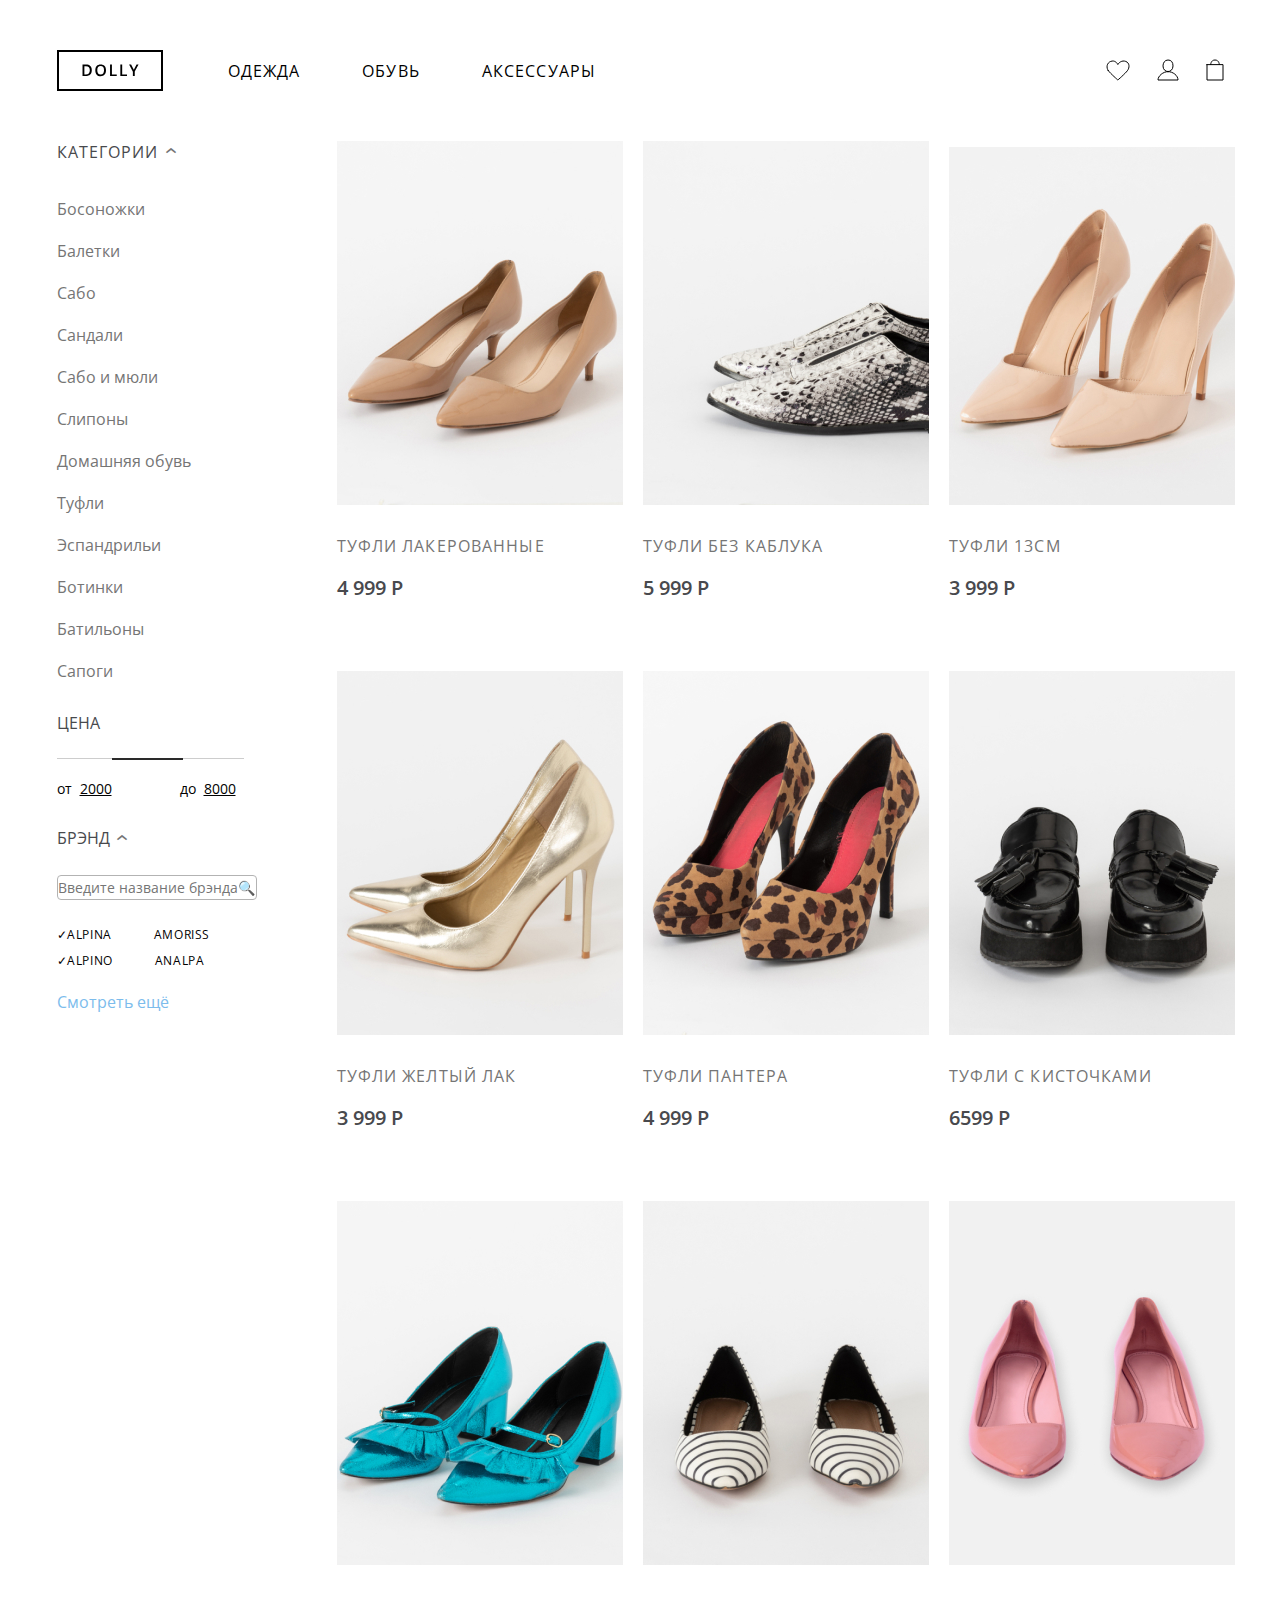
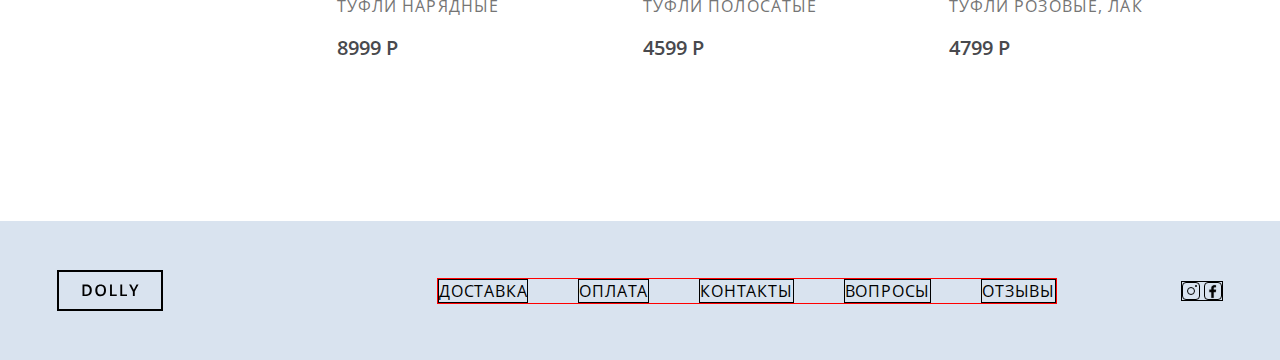
==== catalog.html @ 7757cefe "Add files via upload" ====
<!DOCTYPE html>
<html lang="en">

<head>
  <title>Модная женская одежда</title>
  <meta http-equiv="content-type" content="text/html; charset=UTF-8" />
  <meta name="format-detection" content="telephone=no" />
  <meta http-equiv="X-UA-Compatible" content="IE=edge" />
  <meta name="viewport" content="width=device-width" />
  <!-- <meta name="viewport" content="width=1170"/> -->
  <link rel="shortcut icon" type="images/icon" href="img/faviconka.ico" />
  <meta name="keywords" content="магазин женской одежды, мода" />
  <meta name="description" content="Магазин модной женской одежды" />
  <link href="https://fonts.googleapis.com/css2?family=Open+Sans:wght@400;700&display=swap" rel="stylesheet">
  <link rel="stylesheet" href="style/normalize.css">
  <link rel="stylesheet" type="text/css" href="style/catalog.css" />

<body>
  <header class="wrap">

    <div class="header">

      <div class="header__left">

        <div class="menu-burger__header">
          <span></span>
        </div>


        <svg class="logo" width="106" height="41" viewBox="0 0 106 41" fill="none" xmlns="http://www.w3.org/2000/svg">
          <path
            d="M34.7969 20.1797C34.7969 22.0651 34.2734 23.5078 33.2266 24.5078C32.1797 25.5026 30.6719 26 28.7031 26H25.5078V14.5781H29.0391C30.8568 14.5781 32.2708 15.0677 33.2812 16.0469C34.2917 17.026 34.7969 18.4036 34.7969 20.1797ZM32.8281 20.2422C32.8281 17.5078 31.5495 16.1406 28.9922 16.1406H27.375V24.4297H28.7031C31.4531 24.4297 32.8281 23.0339 32.8281 20.2422ZM48.9984 20.2734C48.9984 22.1328 48.5323 23.5781 47.6 24.6094C46.6729 25.6406 45.3578 26.1562 43.6547 26.1562C41.9307 26.1562 40.6052 25.6458 39.6781 24.625C38.7563 23.599 38.2953 22.1432 38.2953 20.2578C38.2953 18.3724 38.7589 16.9245 39.6859 15.9141C40.6182 14.9036 41.9464 14.3984 43.6703 14.3984C45.3682 14.3984 46.6807 14.9115 47.6078 15.9375C48.5349 16.9635 48.9984 18.4089 48.9984 20.2734ZM40.2797 20.2734C40.2797 21.6797 40.5635 22.7474 41.1313 23.4766C41.699 24.2005 42.5401 24.5625 43.6547 24.5625C44.7641 24.5625 45.6 24.2031 46.1625 23.4844C46.7302 22.7656 47.0141 21.6953 47.0141 20.2734C47.0141 18.8724 46.7328 17.8099 46.1703 17.0859C45.613 16.362 44.7797 16 43.6703 16C42.5505 16 41.7042 16.362 41.1313 17.0859C40.5635 17.8099 40.2797 18.8724 40.2797 20.2734ZM53.0516 26V14.5781H54.9188V24.3984H59.7547V26H53.0516ZM63.3234 26V14.5781H65.1906V24.3984H70.0266V26H63.3234ZM76.8219 19.7891L79.525 14.5781H81.5563L77.7516 21.5703V26H75.8766V21.6328L72.0875 14.5781H74.1188L76.8219 19.7891Z"
            fill="black" />
          <rect x="1" y="1" width="104" height="39" stroke="black" stroke-width="2" />
        </svg>



        <nav class="header__nav">
          <ul class="menu header__menu">
            <li class="menu__item"><a href="#">Одежда</a></li>
            <li class="menu__item"><a href="catalog.html">Обувь</a></li>
            <li class="menu__item"><a href="#">Аксессуары</a></li>
          </ul>
        </nav>
      </div>

      <div class="header__right">
        <a href="#"><svg class="user" width="24" height="21" viewBox="0 0 24 21" fill="none"
            xmlns="http://www.w3.org/2000/svg">
            <path
              d="M2.33857 10.711C-0.041108 7.61463 0.752117 2.97011 4.71824 1.42194C8.68437 -0.126229 11.064 2.97011 11.8573 4.51829C12.6505 2.97011 15.8234 -0.126229 19.7895 1.42194C23.7556 2.97011 23.7556 7.61463 21.376 10.711C18.9963 13.8073 11.8573 20 11.8573 20C11.8573 20 4.71824 13.8073 2.33857 10.711Z"
              stroke="black" stroke-linecap="round" stroke-linejoin="round" />
          </svg>
        </a>
        <a href="#"><svg class="user" width="22" height="22" viewBox="0 0 22 22" fill="none"
            xmlns="http://www.w3.org/2000/svg">
            <path
              d="M11 12.5926C13.5 12.5926 16 10.6296 16 6.92593C16 3.22222 14.3333 1 11 1C7.66667 1 6 4 6 6.92593C6 10.6296 8.5 12.5926 11 12.5926ZM11 12.5926C16 12.5926 21 16.5 21 21H1C1 17 6 12.5926 11 12.5926Z"
              stroke="black" stroke-linecap="round" stroke-linejoin="round" />
          </svg>
        </a>
        <a href="#"><svg class="user" width="18" height="22" viewBox="0 0 18 22" fill="none"
            xmlns="http://www.w3.org/2000/svg">
            <path
              d="M4.63636 5.61538C4.63636 5.61538 4.63636 1 9 1C13.3636 1 13.3636 5.61538 13.3636 5.61538M1 5.61538V21H17V5.61538H1Z"
              stroke="black" stroke-linecap="round" stroke-linejoin="round" />
          </svg>

        </a>
      </div>

    </div>

  </header>


  <main>
    <div class="wrap category_catalog">
      <div class="category">
        <nav class="main_nav">
          <h3>Категории</h3>
          <ul class="categ">
            <li class="categ_item">Босоножки</li>
            <li class="categ_item">Балетки</li>
            <li class="categ_item">Сабо</li>
            <li class="categ_item">Сандали</li>
            <li class="categ_item">Сабо и мюли</li>
            <li class="categ_item">Слипоны</li>
            <li class="categ_item">Домашняя обувь</li>
            <li class="categ_item">Туфли</li>
            <li class="categ_item">Эспандрильи</li>
            <li class="categ_item">Ботинки</li>
            <li class="categ_item">Батильоны</li>
            <li class="categ_item">Сапоги</li>
          </ul>
        </nav>




        <div class="price">

          <p class="list">Цена</p>

          <div class="price_range">
            <div class="range_black"></div>
          </div>

          <div class="span">
            <span>от &nbsp;<u>2000</u></span>
            <span>до &nbsp;<u>8000</u></span>
          </div>

        </div>






        <div class="brand">
          <p class="list">Брэнд</p>
          <input class="input" type="text" name="search" value placeholder="Введите название брэнда&#128269;">

          <p class="checked">ALPINA<span>AMORISS</span></p>
          <p class="checked top">ALPINO<span>ANALPA</span></p>

          <a href="#">Смотреть ещё</a>
        </div>





      </div>

      <div class="catalog">

        <div class="shoes">
          <img src="img2/Mask Group.jpg" alt="туфли лакерованные">
          <p class="style">туфли лакерованные</p>
          <span class="price">4 999 Р</span>
        </div>

        <div class="shoes">
          <img src="img2/Mask Group-1.jpg" alt="туфли без каблука">
          <p class="style">туфли без каблука</p>
          <span class="price">5 999 Р</span>
        </div>

        <div class="shoes">
          <img src="img2/Mask Group-2.jpg" alt="туфли 13см">
          <p class="style">туфли 13см</p>
          <span class="price">3 999 Р</span>
        </div>

        <div class="shoes">
          <img src="img2/Mask Group-3.jpg" alt="туфли желтый лак">
          <p class="style">туфли желтый лак</p>
          <span class="price">3 999 Р</span>
        </div>

        <div class="shoes">
          <img src="img2/Mask Group-4.jpg" alt="туфли пантера">
          <p class="style">туфли пантера</p>
          <span class="price">4 999 Р</span>
        </div>

        <div class="shoes">
          <img src="img2/Mask Group-5.jpg" alt="туфли с кисточками">
          <p class="style">туфли с кисточками</p>
          <span class="price">6599 Р</span>
        </div>

        <div class="shoes">
          <img src="img2/Mask Group-6.jpg" alt="туфли нарядные">
          <p class="style">туфли нарядные</p>
          <span class="price">8999 Р</span>
        </div>

        <div class="shoes">
          <img src="img2/Mask Group-7.jpg" alt="туфли полосатые">
          <p class="style">туфли полосатые</p>
          <span class="price">4599 Р</span>
        </div>

        <div class="shoes">
          <img src="img2/Mask Group-8.jpg" alt="туфли розовые, лак">
          <p class="style">туфли розовые, лак</p>
          <span class="price">4799 Р</span>
        </div>


      </div>
      <!-- /.catalog -->
      <!-- /.wrap category_catalog -->
    </div>
  </main>


  <footer class="footer">
    <div class="wrapper wrap">
      <div class="logo">
        <a href="#"><img src="img/logo.svg" alt="Логотип"></a>
      </div>
      <nav class="navigation">
        <ul class="menu-wrapper">
          <li class="menu-wrapper_list"><a href="#">Доставка</a></li>
          <li class="menu-wrapper_list"><a href="#">Оплата</a></li>
          <li class="menu-wrapper_list"><a href="#">Контакты</a></li>
          <li class="menu-wrapper_list"><a href="#">Вопросы</a></li>
          <li class="menu-wrapper_list"><a href="#">Отзывы</a></li>
        </ul>
      </nav>
      <div class="socseti">
        <img src="img/instagram.svg" alt="инстаграмм">
        <img src="img/facebook.svg" alt="фэйсбук">
      </div>
    </div>

  </footer>

  <script src="https://code.jquery.com/jquery-3.5.1.slim.min.js"></script>
  <script src="js.js"></script>
</body>

</html>
---- style/catalog.css ----
@import url('core.css');
/*Обнуление*/
*{padding:0;margin:0;border:0;}
*,*:before,*:after{-moz-box-sizing:border-box;-webkit-box-sizing:border-box;box-sizing:border-box;}
:focus,:active{outline:none;}
a:focus,a:active{outline:none;}
nav,wrapper,header,aside{display:block;}
html,body{height:100%;width:100%;font-size:100%;line-height:1;font-size:14px;-ms-text-size-adjust:100%;-moz-text-size-adjust:100%;-webkit-text-size-adjust:100%;}
input,button,textarea{font-family:inherit;}
input::-ms-clear{display:none;}
button{cursor:pointer;}
button::-moz-focus-inner{padding:0;border:0;}
a,a:visited{text-decoration:none;}
a:hover{text-decoration:none;}
ul li{list-style:none;}
img{vertical-align:top;}
h1,h2,h3,h4,h5,h6{font-size:inherit;font-weight:inherit;}
/*--------------------*/
body{
    font-family: 'Open Sans', sans-serif;
    padding: 0;
    margin: 0;
}

.header{
    display: flex;
    align-items:center;
    justify-content: space-between;
    padding-top: 50px;
    padding-bottom: 50px;
}

.header__left{
    display: flex;
    align-items: center;
}
.header__left .logo{
    cursor:pointer;
}
.header__menu{
    display: flex;
    margin-left: 64px;
}
.header__menu > .menu__item{
    font-style: normal;
    font-weight: normal;
    font-size: 16px;
    line-height: 22px;
    letter-spacing: 0.07em;
    list-style-type: none; 
    text-transform: uppercase;
    border:1px solid transparent;
    margin-right: 60px;
}
.header__menu > .menu__item a:hover{
    border-bottom: 2px solid;
}
.header__menu > .menu__item a{
    text-decoration: none;
    color: #000000;
}
.header__right{
    max-width: 100%;
}
.header__right .user{
    margin-left: 23px;
}
@media (max-width:846px) {
    .user:first-child{
        width: 16px;
        height: 18px;   
    }
    .user:last-child{
        width: 40px;
        height: 18px;   
    }
}
@media (max-width:576px) {
    .user:first-child{
        width: 12px;
        height: 16px;   
    }
    .user:last-child{
        width: 30px;
        height: 16px;   
    }
}
@media (max-width:420px) {
    .user:first-child{
        width: 10px;
        height: 14px;   
    }
    .user:last-child{
        width: 26px;
        height: 14px;   
    }
}



/* Бургер меню */
@media (max-width:842px) {
    .menu-burger__header{
        position: relative;
        width: 40px;
        height: 45px;
        display: block;
        margin-left: 10px;
    } 
    .menu-burger__header span,
    .menu-burger__header::after,
    .menu-burger__header::before{
        height: 3px;
        width: 100%;
        position: absolute;
        background:#373737;
        margin: 0px auto;

    }
    .header__nav{
        display: block;
        position: absolute;
        top: 100px;
        left: 0;
        background: rgb(245, 246, 246);
        width: 100%;
        height: 25%;
        box-shadow: 0 4px 2px -2px rgba(36, 36, 36, 0.17);
        left: -100%;
        transition: all 0.4s ease;
        z-index: 5;
        background-color: rgb(217,227,239);
        background-image: url('img/DOLLY_background.png');
        background-repeat:no-repeat;
        background-position: center 14%;
        background-size: contain;
    }
    .menu-burger__header span{
        top: 21px;
    }
    .menu-burger__header::after,
    .menu-burger__header::before{
        content: "";
    }
    .menu-burger__header::after{
        bottom: 8px;
    }
    .menu-burger__header::before{
        top: 8px;
    }
    .menu-burger__header.open-menu span {
        opacity:0; 
        transition: 0.5s; 
    }
    .menu-burger__header.open-menu:before {
        transform: rotate(45deg);
        top: 20px;
        transition: 0.4s;
    }
    .menu-burger__header.open-menu:after {
        transform: rotate(-45deg);
        bottom: 21px;
        transition: 0.4s;
    }
    .header__menu{
        display: block;
        margin-left: 0px;
    }  
    .menu__item{
        margin: 40px 0px 40px 33px;
    }
    .menu__item a{
        display: block;
        margin-left: 120px;
        font-size: 20px;
    }
    @media (max-width:420px) {
        .menu__item{
            margin-left: 0px;
        }   
        .menu__item a{
            margin-left: 50px;
            display: inline;
        }       
    }
    .header__nav.open-menu {
        left: 0;
    }
    .fixed-page{
        overflow: hidden; /*запрещаем прокручивание страницы при открытом меню*/
    }
}
/* Основной каталог */
.category_catalog{
    display: flex;
}
.catalog{
    display: grid;
    grid-template-columns: 1fr 1fr 1fr;
    column-gap: 20px;
    row-gap: 70px;
    margin-bottom: 160px;
}
.category h3{
    font-family: Open Sans;
    font-style: normal;
    font-weight: normal;
    font-size: 16px;
    line-height: 22px;
    letter-spacing: 0.07em;
    text-transform: uppercase;
    color: #48494D;
    margin-bottom: 35px;
}
.category h3::after{
    content:'\2039';
    color: #757575;
    transform: rotate(90deg) scale(1.5);
    margin-left: 12px;
    display: inline-block;

}
.categ_item{
    font-family: Open Sans;
    font-style: normal;
    font-weight: normal;
    font-size: 16px;
    line-height: 22px;
    color: #757575;
    margin-bottom: 20px;
}
.list{
    font-size: 16px;
    line-height: 22px;
    text-transform: uppercase;
    color: #48494D;
    margin-top: 30px;
}
.price_range{
    width: 187px;
    height: 1px;
    background-color:#CDCDCD;
    margin-top: 24px;
}
.range_black{
    margin-left: 55px;;
    width: 71px;
    height: 2px;
    background-color: #2a2a2a;
}
.span{
    margin-top: 22px;
}
.span span{
    font-size: 14px;
    line-height: 16px;
}
.span span:last-child{
    margin-left: 64px;
}
.brand .list{
    margin-bottom: 26px;
}
.brand .list::after {
    content: '\2039';
    color: #757575;
    transform: rotate(90deg) scale(1.5);
    margin-left: 12px;
    display: inline-block;
}

.input {
    border: 1px solid rgba(179, 179, 179, 1);
    margin-bottom: 27px;
    width: 200px;
    height: 25px;
    border-radius: 4px;
    box-sizing: border-box;
}
.checked{
    font-size: 12px;
    line-height: 16px;
    letter-spacing: 0.05em;
    color: #000000;
}
.checked::before {
    content: '\2713'
}
.checked > span{
    margin-left: 42px;
}
.brand .top{
    margin-top: 10px;
}
.brand a{
    display:inline-block;
    margin-top: 22px;
    font-size: 16px;
    line-height: 22px;
    color: #7CBCEC;
}




.catalog{
    margin-left: 80px;
}
.catalog .style{
    font-style: normal;
    font-weight: normal;
    font-size: 16px;
    line-height: 22px;
    letter-spacing: 0.07em;
    text-transform: uppercase;
    color: #757575;
    margin-top: 30px;
}
.catalog .price{
    display: block;
    font-family: Open Sans;
    font-style: normal;
    font-weight: 600;
    font-size: 20px;
    line-height: 27px;
    color: #48494D;
    margin-top: 17px;
}



/* Футер */
.footer{
  background-color: #D9E3EF;

}
.wrapper{
   display: flex;
   align-items:center;
   justify-content: space-between;
   height: 139px;
}
@media (max-width:1063px) {
  .wrapper{
      flex-wrap: wrap;  
      justify-content: center;
      height: auto;     
      margin-top: 80px; 
    }
}

.navigation{
    border: 1px solid red;
    margin-left: 126px;
}
@media (max-width:1450px) {
    .navigation{
        margin-left: 150px;        
    }
}
@media (max-width:1270px) {
    .navigation{
        margin-left: 50px;        
    }
}
@media (max-width:1001px) {
    .wrapper .logo{
        margin: 25px auto 0;     
    }
    .menu-wrapper{
        margin: 0px;
    }
}
@media (max-width:580px) {
    .wrapper .logo{
        margin: auto 0; 
    }
}
.menu-wrapper{
    display: flex;
    justify-content: center;
}
@media (max-width:1180px) {
    .menu-wrapper{
        flex-wrap: wrap;       
    }
}
@media (max-width:975px) {
    .menu-wrapper{
        margin-left:150px;   
        margin-bottom: 0px;
        margin-top: 5px;    
    }
}
.menu-wrapper_list{
    list-style-type: none;
    margin-right: 50px;
    font-style: normal;
    font-weight: normal;
    font-size: 16px;
    line-height: 22px;
    letter-spacing: 0.05em;
    text-transform: uppercase;
    border: 1px solid;
}
.menu-wrapper_list:last-child{
    margin-right: 0px;
}
@media (max-width:1001px) {
    .menu-wrapper_list{
        margin-top: 30px;
        margin-bottom: 30px;
    }
}
@media (max-width:975px) {
    .menu-wrapper_list{
        margin-top: 5px;   
    }
}
@media (max-width:580px) {
    .menu-wrapper{
        display: grid;
        grid-template-columns: 1fr;
        margin:20px auto;
    }
}
.menu-wrapper_list a{
    text-decoration: none;
    color: #000000;
}
.socseti{
    cursor: pointer;
    border: 1px solid;
}
@media (max-width:1167px) {
    .socseti{
        margin-left: 20px;  
        margin-right: auto;
    }
}
@media (max-width:1050px) {
    .socseti{
        margin: 62px auto 0;
    }
}
@media (max-width:1015px) {
    .socseti{
        margin: 20px auto;
    }
}
@media (max-width:987px) {
    .socseti{
        align-self: flex-end;
        margin-bottom: 33px;
    }
}
@media (max-width:580px) {
    .socseti{
        margin: auto 0; 
        padding-left: 80px;
    }
    .menu-wrapper_list{
        margin-right: 0;
    }
}
@media (max-width:480px) {
    .socseti{
        padding-left: 30px;
    }
    .navigation{
        margin-left: 15px;
    }
}
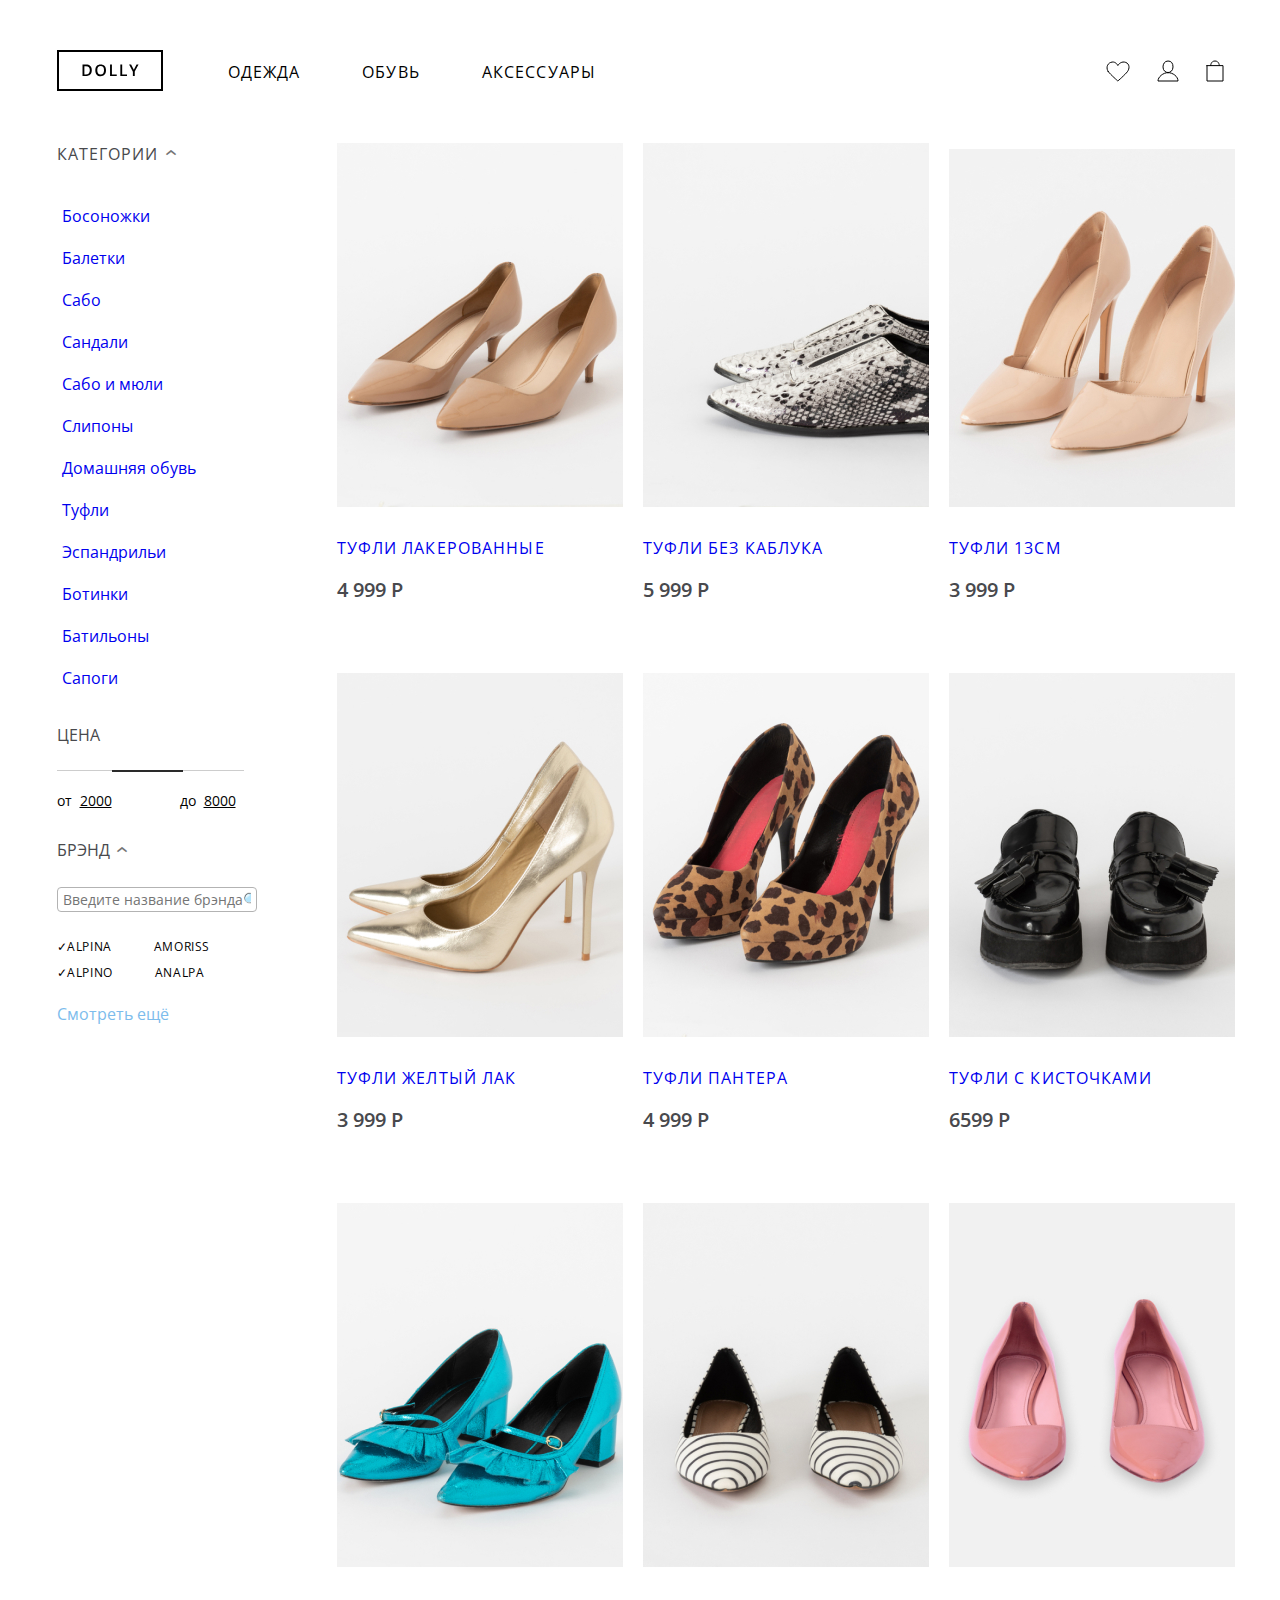
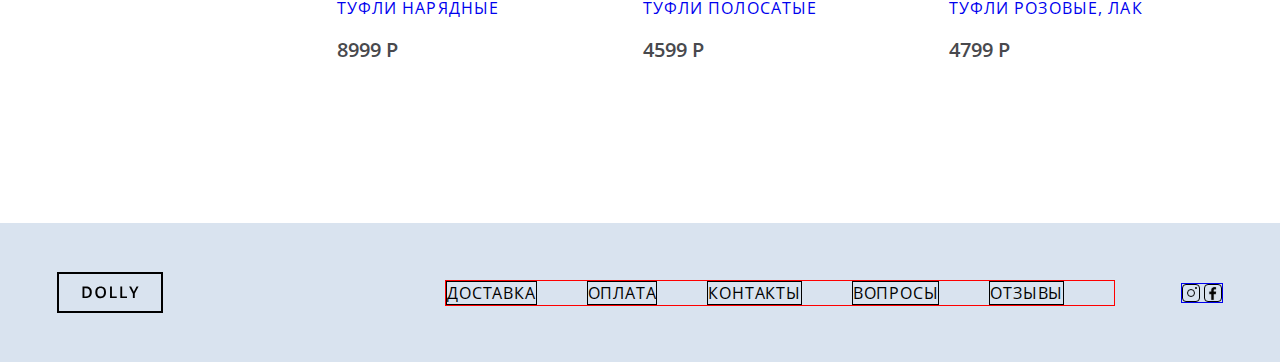
==== commit f34fc67a: "Add files via upload" ====
--- a/catalog.html
+++ b/catalog.html
@@ -27,20 +27,21 @@
         </div>
 
 
-        <svg class="logo" width="106" height="41" viewBox="0 0 106 41" fill="none" xmlns="http://www.w3.org/2000/svg">
-          <path
-            d="M34.7969 20.1797C34.7969 22.0651 34.2734 23.5078 33.2266 24.5078C32.1797 25.5026 30.6719 26 28.7031 26H25.5078V14.5781H29.0391C30.8568 14.5781 32.2708 15.0677 33.2812 16.0469C34.2917 17.026 34.7969 18.4036 34.7969 20.1797ZM32.8281 20.2422C32.8281 17.5078 31.5495 16.1406 28.9922 16.1406H27.375V24.4297H28.7031C31.4531 24.4297 32.8281 23.0339 32.8281 20.2422ZM48.9984 20.2734C48.9984 22.1328 48.5323 23.5781 47.6 24.6094C46.6729 25.6406 45.3578 26.1562 43.6547 26.1562C41.9307 26.1562 40.6052 25.6458 39.6781 24.625C38.7563 23.599 38.2953 22.1432 38.2953 20.2578C38.2953 18.3724 38.7589 16.9245 39.6859 15.9141C40.6182 14.9036 41.9464 14.3984 43.6703 14.3984C45.3682 14.3984 46.6807 14.9115 47.6078 15.9375C48.5349 16.9635 48.9984 18.4089 48.9984 20.2734ZM40.2797 20.2734C40.2797 21.6797 40.5635 22.7474 41.1313 23.4766C41.699 24.2005 42.5401 24.5625 43.6547 24.5625C44.7641 24.5625 45.6 24.2031 46.1625 23.4844C46.7302 22.7656 47.0141 21.6953 47.0141 20.2734C47.0141 18.8724 46.7328 17.8099 46.1703 17.0859C45.613 16.362 44.7797 16 43.6703 16C42.5505 16 41.7042 16.362 41.1313 17.0859C40.5635 17.8099 40.2797 18.8724 40.2797 20.2734ZM53.0516 26V14.5781H54.9188V24.3984H59.7547V26H53.0516ZM63.3234 26V14.5781H65.1906V24.3984H70.0266V26H63.3234ZM76.8219 19.7891L79.525 14.5781H81.5563L77.7516 21.5703V26H75.8766V21.6328L72.0875 14.5781H74.1188L76.8219 19.7891Z"
-            fill="black" />
-          <rect x="1" y="1" width="104" height="39" stroke="black" stroke-width="2" />
-        </svg>
-
+        <a href="index.html"><svg class="logo" width="106" height="41" viewBox="0 0 106 41" fill="none"
+            xmlns="http://www.w3.org/2000/svg">
+            <path
+              d="M34.7969 20.1797C34.7969 22.0651 34.2734 23.5078 33.2266 24.5078C32.1797 25.5026 30.6719 26 28.7031 26H25.5078V14.5781H29.0391C30.8568 14.5781 32.2708 15.0677 33.2812 16.0469C34.2917 17.026 34.7969 18.4036 34.7969 20.1797ZM32.8281 20.2422C32.8281 17.5078 31.5495 16.1406 28.9922 16.1406H27.375V24.4297H28.7031C31.4531 24.4297 32.8281 23.0339 32.8281 20.2422ZM48.9984 20.2734C48.9984 22.1328 48.5323 23.5781 47.6 24.6094C46.6729 25.6406 45.3578 26.1562 43.6547 26.1562C41.9307 26.1562 40.6052 25.6458 39.6781 24.625C38.7563 23.599 38.2953 22.1432 38.2953 20.2578C38.2953 18.3724 38.7589 16.9245 39.6859 15.9141C40.6182 14.9036 41.9464 14.3984 43.6703 14.3984C45.3682 14.3984 46.6807 14.9115 47.6078 15.9375C48.5349 16.9635 48.9984 18.4089 48.9984 20.2734ZM40.2797 20.2734C40.2797 21.6797 40.5635 22.7474 41.1313 23.4766C41.699 24.2005 42.5401 24.5625 43.6547 24.5625C44.7641 24.5625 45.6 24.2031 46.1625 23.4844C46.7302 22.7656 47.0141 21.6953 47.0141 20.2734C47.0141 18.8724 46.7328 17.8099 46.1703 17.0859C45.613 16.362 44.7797 16 43.6703 16C42.5505 16 41.7042 16.362 41.1313 17.0859C40.5635 17.8099 40.2797 18.8724 40.2797 20.2734ZM53.0516 26V14.5781H54.9188V24.3984H59.7547V26H53.0516ZM63.3234 26V14.5781H65.1906V24.3984H70.0266V26H63.3234ZM76.8219 19.7891L79.525 14.5781H81.5563L77.7516 21.5703V26H75.8766V21.6328L72.0875 14.5781H74.1188L76.8219 19.7891Z"
+              fill="black" />
+            <rect x="1" y="1" width="104" height="39" stroke="black" stroke-width="2" />
+          </svg>
+        </a>
 
 
         <nav class="header__nav">
           <ul class="menu header__menu">
-            <li class="menu__item"><a href="#">Одежда</a></li>
-            <li class="menu__item"><a href="catalog.html">Обувь</a></li>
-            <li class="menu__item"><a href="#">Аксессуары</a></li>
+            <li class="menu__item"><a href="#">Одежда</li>
+            <li class="menu__item"><a href="catalog.html">Обувь</li>
+            <li class="menu__item"><a href="#">Аксессуары</li>
           </ul>
         </nav>
       </div>
@@ -52,22 +53,22 @@
               d="M2.33857 10.711C-0.041108 7.61463 0.752117 2.97011 4.71824 1.42194C8.68437 -0.126229 11.064 2.97011 11.8573 4.51829C12.6505 2.97011 15.8234 -0.126229 19.7895 1.42194C23.7556 2.97011 23.7556 7.61463 21.376 10.711C18.9963 13.8073 11.8573 20 11.8573 20C11.8573 20 4.71824 13.8073 2.33857 10.711Z"
               stroke="black" stroke-linecap="round" stroke-linejoin="round" />
           </svg>
-        </a>
-        <a href="#"><svg class="user" width="22" height="22" viewBox="0 0 22 22" fill="none"
-            xmlns="http://www.w3.org/2000/svg">
-            <path
-              d="M11 12.5926C13.5 12.5926 16 10.6296 16 6.92593C16 3.22222 14.3333 1 11 1C7.66667 1 6 4 6 6.92593C6 10.6296 8.5 12.5926 11 12.5926ZM11 12.5926C16 12.5926 21 16.5 21 21H1C1 17 6 12.5926 11 12.5926Z"
-              stroke="black" stroke-linecap="round" stroke-linejoin="round" />
-          </svg>
-        </a>
-        <a href="#"><svg class="user" width="18" height="22" viewBox="0 0 18 22" fill="none"
-            xmlns="http://www.w3.org/2000/svg">
-            <path
-              d="M4.63636 5.61538C4.63636 5.61538 4.63636 1 9 1C13.3636 1 13.3636 5.61538 13.3636 5.61538M1 5.61538V21H17V5.61538H1Z"
-              stroke="black" stroke-linecap="round" stroke-linejoin="round" />
-          </svg>
-
-        </a>
+
+          <a href="#"><svg class="user" width="22" height="22" viewBox="0 0 22 22" fill="none"
+              xmlns="http://www.w3.org/2000/svg">
+              <path
+                d="M11 12.5926C13.5 12.5926 16 10.6296 16 6.92593C16 3.22222 14.3333 1 11 1C7.66667 1 6 4 6 6.92593C6 10.6296 8.5 12.5926 11 12.5926ZM11 12.5926C16 12.5926 21 16.5 21 21H1C1 17 6 12.5926 11 12.5926Z"
+                stroke="black" stroke-linecap="round" stroke-linejoin="round" />
+            </svg>
+
+            <a href="#"><svg class="user" width="18" height="22" viewBox="0 0 18 22" fill="none"
+                xmlns="http://www.w3.org/2000/svg">
+                <path
+                  d="M4.63636 5.61538C4.63636 5.61538 4.63636 1 9 1C13.3636 1 13.3636 5.61538 13.3636 5.61538M1 5.61538V21H17V5.61538H1Z"
+                  stroke="black" stroke-linecap="round" stroke-linejoin="round" />
+              </svg>
+
+
       </div>
 
     </div>
@@ -81,18 +82,18 @@
         <nav class="main_nav">
           <h3>Категории</h3>
           <ul class="categ">
-            <li class="categ_item">Босоножки</li>
-            <li class="categ_item">Балетки</li>
-            <li class="categ_item">Сабо</li>
-            <li class="categ_item">Сандали</li>
-            <li class="categ_item">Сабо и мюли</li>
-            <li class="categ_item">Слипоны</li>
-            <li class="categ_item">Домашняя обувь</li>
-            <li class="categ_item">Туфли</li>
-            <li class="categ_item">Эспандрильи</li>
-            <li class="categ_item">Ботинки</li>
-            <li class="categ_item">Батильоны</li>
-            <li class="categ_item">Сапоги</li>
+            <li class="categ_item"><a href="#">Босоножки</a></li>
+            <li class="categ_item"><a href="#">Балетки</a></li>
+            <li class="categ_item"><a href="#">Сабо</a></li>
+            <li class="categ_item"><a href="#">Сандали</a></li>
+            <li class="categ_item"><a href="#">Сабо и мюли</a></li>
+            <li class="categ_item"><a href="#">Слипоны</a></li>
+            <li class="categ_item"><a href="#">Домашняя обувь</a></li>
+            <li class="categ_item"><a href="#">Туфли</a></li>
+            <li class="categ_item"><a href="#">Эспандрильи</a></li>
+            <li class="categ_item"><a href="#">Ботинки</a></li>
+            <li class="categ_item"><a href="#">Батильоны</a></li>
+            <li class="categ_item"><a href="#">Сапоги</a></li>
           </ul>
         </nav>
 
@@ -138,56 +139,56 @@
       <div class="catalog">
 
         <div class="shoes">
-          <img src="img2/Mask Group.jpg" alt="туфли лакерованные">
-          <p class="style">туфли лакерованные</p>
+          <a href="#"><img src="img2/Mask Group.jpg" alt="туфли лакерованные"></a>
+          <p class="style"><a href="#">туфли лакерованные</a></p>
           <span class="price">4 999 Р</span>
         </div>
 
         <div class="shoes">
-          <img src="img2/Mask Group-1.jpg" alt="туфли без каблука">
-          <p class="style">туфли без каблука</p>
+          <a href="#"><img src="img2/Mask Group-1.jpg" alt="туфли без каблука"></a>
+          <p class="style"><a href="#">туфли без каблука</a></p>
           <span class="price">5 999 Р</span>
         </div>
 
         <div class="shoes">
-          <img src="img2/Mask Group-2.jpg" alt="туфли 13см">
-          <p class="style">туфли 13см</p>
+          <a href="#"><img src="img2/Mask Group-2.jpg" alt="туфли 13см"></a>
+          <p class="style"><a href="#">туфли 13см</a></p>
           <span class="price">3 999 Р</span>
         </div>
 
         <div class="shoes">
-          <img src="img2/Mask Group-3.jpg" alt="туфли желтый лак">
-          <p class="style">туфли желтый лак</p>
+          <a href="#"><img src="img2/Mask Group-3.jpg" alt="туфли желтый лак"></a>
+          <p class="style"><a href="#">туфли желтый лак</a></p>
           <span class="price">3 999 Р</span>
         </div>
 
         <div class="shoes">
-          <img src="img2/Mask Group-4.jpg" alt="туфли пантера">
-          <p class="style">туфли пантера</p>
+          <a href="#"><img src="img2/Mask Group-4.jpg" alt="туфли пантера"></a>
+          <p class="style"><a href="#">туфли пантера</a></p>
           <span class="price">4 999 Р</span>
         </div>
 
         <div class="shoes">
-          <img src="img2/Mask Group-5.jpg" alt="туфли с кисточками">
-          <p class="style">туфли с кисточками</p>
+          <a href="#"><img src="img2/Mask Group-5.jpg" alt="туфли с кисточками"></a>
+          <p class="style"><a href="#">туфли с кисточками</a></p>
           <span class="price">6599 Р</span>
         </div>
 
         <div class="shoes">
-          <img src="img2/Mask Group-6.jpg" alt="туфли нарядные">
-          <p class="style">туфли нарядные</p>
+          <a href="#"><img src="img2/Mask Group-6.jpg" alt="туфли нарядные"></a>
+          <p class="style"><a href="#">туфли нарядные</a></p>
           <span class="price">8999 Р</span>
         </div>
 
         <div class="shoes">
-          <img src="img2/Mask Group-7.jpg" alt="туфли полосатые">
-          <p class="style">туфли полосатые</p>
+          <a href="##"><img src="img2/Mask Group-7.jpg" alt="туфли полосатые"></a>
+          <p class="style"><a href="#">туфли полосатые</a></p>
           <span class="price">4599 Р</span>
         </div>
 
         <div class="shoes">
-          <img src="img2/Mask Group-8.jpg" alt="туфли розовые, лак">
-          <p class="style">туфли розовые, лак</p>
+          <a href="#"><img src="img2/Mask Group-8.jpg" alt="туфли розовые, лак"></a>
+          <p class="style"><a href="#">туфли розовые, лак</a></p>
           <span class="price">4799 Р</span>
         </div>
 
@@ -202,15 +203,15 @@
   <footer class="footer">
     <div class="wrapper wrap">
       <div class="logo">
-        <a href="#"><img src="img/logo.svg" alt="Логотип"></a>
+        <a href="#"><img src="img/logo.svg" alt="Логотип">
       </div>
       <nav class="navigation">
         <ul class="menu-wrapper">
-          <li class="menu-wrapper_list"><a href="#">Доставка</a></li>
-          <li class="menu-wrapper_list"><a href="#">Оплата</a></li>
-          <li class="menu-wrapper_list"><a href="#">Контакты</a></li>
-          <li class="menu-wrapper_list"><a href="#">Вопросы</a></li>
-          <li class="menu-wrapper_list"><a href="#">Отзывы</a></li>
+          <li class="menu-wrapper_list"><a href="#">Доставка</li>
+          <li class="menu-wrapper_list"><a href="#">Оплата</li>
+          <li class="menu-wrapper_list"><a href="#">Контакты</li>
+          <li class="menu-wrapper_list"><a href="#">Вопросы</li>
+          <li class="menu-wrapper_list"><a href="#">Отзывы</li>
         </ul>
       </nav>
       <div class="socseti">
--- a/style/catalog.css
+++ b/style/catalog.css
@@ -61,38 +61,32 @@
 }
 .header__right{
     max-width: 100%;
-}
-.header__right .user{
+    margin-left: auto;
+}
+.header__right .user {
     margin-left: 23px;
 }
+
 @media (max-width:846px) {
-    .user:first-child{
+    .header__right .user {
         width: 16px;
-        height: 18px;   
-    }
-    .user:last-child{
-        width: 40px;
-        height: 18px;   
-    }
-}
+        height: 18px;
+    }
+}
+
 @media (max-width:576px) {
-    .user:first-child{
+    .header__right .user {
         width: 12px;
-        height: 16px;   
-    }
-    .user:last-child{
-        width: 30px;
-        height: 16px;   
-    }
-}
+        height: 16px;
+        margin-left: 10px;
+    }
+}
+
 @media (max-width:420px) {
-    .user:first-child{
+    .header__right .user {
         width: 10px;
-        height: 14px;   
-    }
-    .user:last-child{
-        width: 26px;
-        height: 14px;   
+        height: 14px;
+        margin-left: 0px;
     }
 }
 
@@ -227,7 +221,12 @@
     font-size: 16px;
     line-height: 22px;
     color: #757575;
-    margin-bottom: 20px;
+    margin-bottom: 10px;
+    padding: 5px;
+}
+.categ_item:hover{
+    background: #D9E3EF;
+
 }
 .list{
     font-size: 16px;
@@ -276,6 +275,8 @@
     height: 25px;
     border-radius: 4px;
     box-sizing: border-box;
+    padding: 5px;
+
 }
 .checked{
     font-size: 12px;
@@ -306,7 +307,7 @@
 .catalog{
     margin-left: 80px;
 }
-.catalog .style{
+.catalog .style {
     font-style: normal;
     font-weight: normal;
     font-size: 16px;
@@ -315,6 +316,14 @@
     text-transform: uppercase;
     color: #757575;
     margin-top: 30px;
+}
+.catalog .style a:hover{
+    border-bottom: 2px solid #000;  
+
+}
+.catalog .shoes img:hover{
+    transform: scale(1.1);
+    transition: 1s;
 }
 .catalog .price{
     display: block;
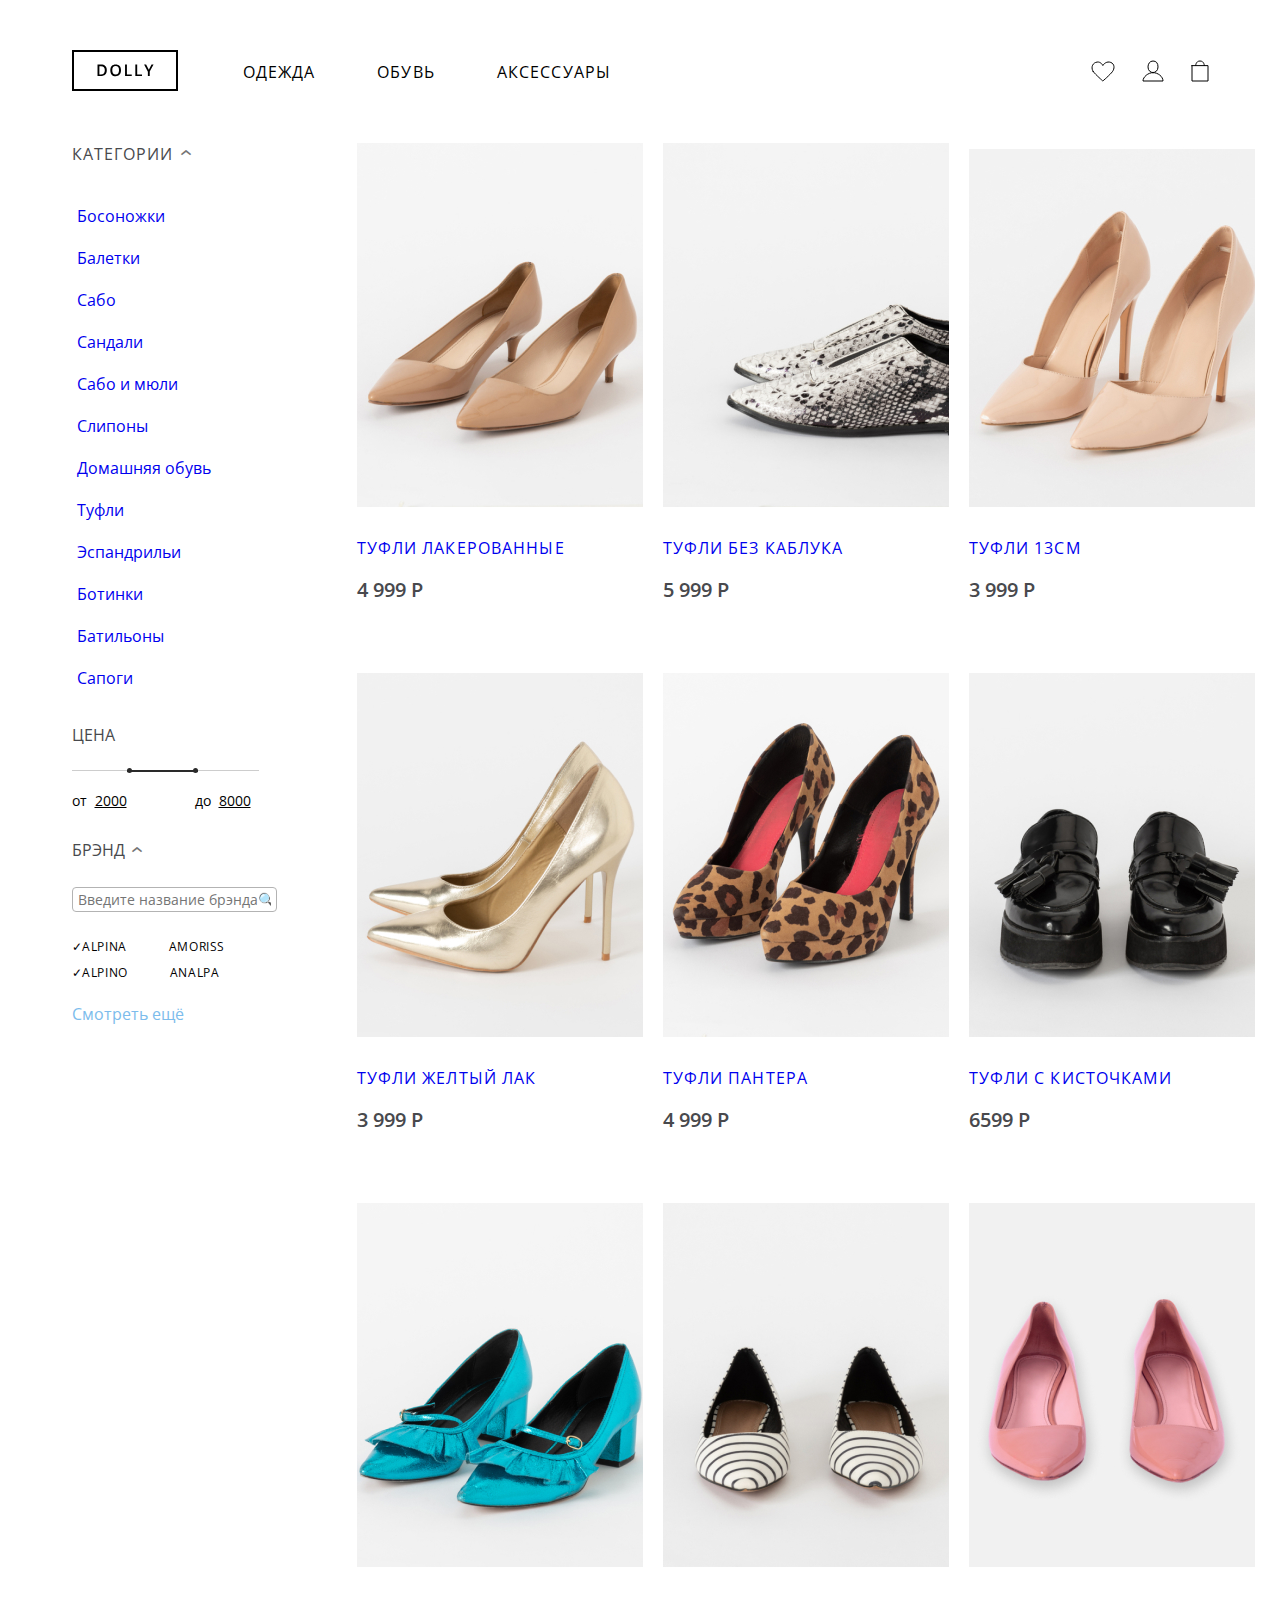
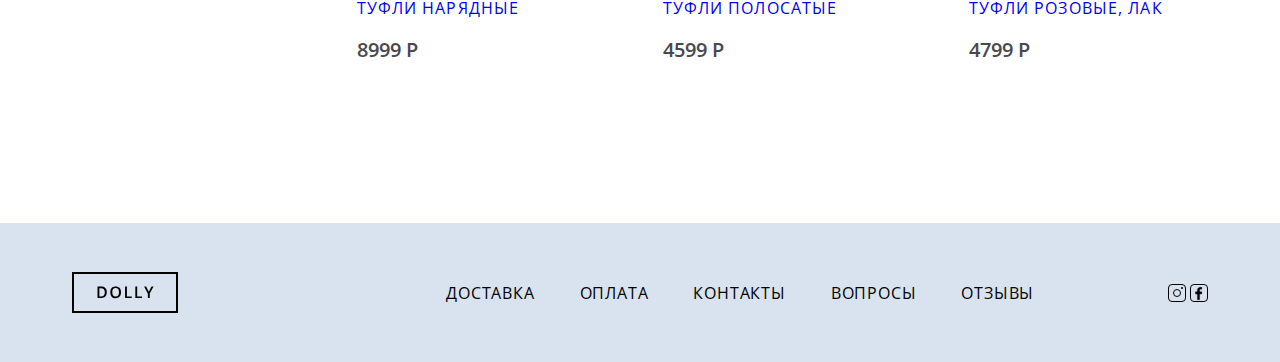
==== commit bd53da58: "Add files via upload" ====
--- a/catalog.html
+++ b/catalog.html
@@ -105,7 +105,10 @@
           <p class="list">Цена</p>
 
           <div class="price_range">
-            <div class="range_black"></div>
+            <div class="range_black">
+              <div class="beginning"></div>
+              <div class="end"></div>
+            </div>
           </div>
 
           <div class="span">
@@ -131,63 +134,134 @@
         </div>
 
 
-
-
-
-      </div>
+      </div>
+
+
 
       <div class="catalog">
 
         <div class="shoes">
-          <a href="#"><img src="img2/Mask Group.jpg" alt="туфли лакерованные"></a>
+          <a href="product_card.html">
+            <picture>
+              <source media="(max-width: 370px)" srcset="img2/size4/Mask_Group-30.jpg" type="image/jpg">
+              <source media="(max-width: 650px)" srcset="img2/size3/Mask_Group-60.jpg" type="image/jpg">
+              <source media="(max-width: 1030px)" srcset="img2/size2/Mask_Group-40.jpg" type="image/jpg">
+              <source media="(max-width: 1220px)" srcset="img2/size/Mask_Group1.jpg" type="image/jpg">
+              <img src="img2/Mask_Group.jpg" alt="туфли лакерованные">
+            </picture>
+          </a>
           <p class="style"><a href="#">туфли лакерованные</a></p>
           <span class="price">4 999 Р</span>
         </div>
 
         <div class="shoes">
-          <a href="#"><img src="img2/Mask Group-1.jpg" alt="туфли без каблука"></a>
+          <a href="#">
+            <picture>
+              <source media="(max-width: 370px)" srcset="img2/size4/Mask_Group-31.jpg" type="image/jpg">
+              <source media="(max-width: 650px)" srcset="img2/size3/Mask_Group-61.jpg" type="image/jpg">
+              <source media="(max-width: 1030px)" srcset="img2/size2/Mask_Group-41.jpg" type="image/jpg">
+              <source media="(max-width: 1220px)" srcset="img2/size/Mask_Group-11.jpg" type="image/jpg">
+              <img src="img2/Mask_Group-1.jpg" alt="туфли без каблука">
+            </picture>
+          </a>
           <p class="style"><a href="#">туфли без каблука</a></p>
           <span class="price">5 999 Р</span>
         </div>
 
         <div class="shoes">
-          <a href="#"><img src="img2/Mask Group-2.jpg" alt="туфли 13см"></a>
+          <a href="#">
+            <picture>
+              <source media="(max-width: 370px)" srcset="img2/size4/Mask_Group-32.jpg" type="image/jpg">
+              <source media="(max-width: 650px)" srcset="img2/size3/Mask_Group-62.jpg" type="image/jpg">
+              <source media="(max-width: 1030px)" srcset="img2/size2/Mask_Group-42.jpg" type="image/jpg">
+              <source media="(max-width: 1220px)" srcset="img2/size/Mask_Group-22.jpg" type="image/jpg">
+              <img src="img2/Mask_Group-2.jpg" alt="туфли 13см">
+            </picture>
+          </a>
           <p class="style"><a href="#">туфли 13см</a></p>
           <span class="price">3 999 Р</span>
         </div>
 
         <div class="shoes">
-          <a href="#"><img src="img2/Mask Group-3.jpg" alt="туфли желтый лак"></a>
+          <a href="#">
+            <picture>
+              <source media="(max-width: 370px)" srcset="img2/size4/Mask_Group-33.jpg" type="image/jpg">
+              <source media="(max-width: 650px)" srcset="img2/size3/Mask_Group-63.jpg" type="image/jpg">
+              <source media="(max-width: 1030px)" srcset="img2/size2/Mask_Group-43.jpg" type="image/jpg">
+              <source media="(max-width: 1220px)" srcset="img2/size/Mask_Group-33.jpg" type="image/jpg">
+              <img src="img2/Mask_Group-3.jpg" alt="туфли желтый лак">
+            </picture>
+          </a>
           <p class="style"><a href="#">туфли желтый лак</a></p>
           <span class="price">3 999 Р</span>
         </div>
 
         <div class="shoes">
-          <a href="#"><img src="img2/Mask Group-4.jpg" alt="туфли пантера"></a>
+          <a href="#">
+            <picture>
+              <source media="(max-width: 370px)" srcset="img2/size4/Mask_Group-34.jpg" type="image/jpg">
+              <source media="(max-width: 650px)" srcset="img2/size3/Mask_Group-64.jpg" type="image/jpg">
+              <source media="(max-width: 1030px)" srcset="img2/size2/Mask_Group-44.jpg" type="image/jpg">
+              <source media="(max-width: 1220px)" srcset="img2/size/Mask_Group-44.jpg" type="image/jpg">
+              <img src="img2/Mask_Group-4.jpg" alt="туфли пантера">
+            </picture>
+          </a>
           <p class="style"><a href="#">туфли пантера</a></p>
           <span class="price">4 999 Р</span>
         </div>
 
         <div class="shoes">
-          <a href="#"><img src="img2/Mask Group-5.jpg" alt="туфли с кисточками"></a>
+          <a href="#">
+            <picture>
+              <source media="(max-width: 370px)" srcset="img2/size4/Mask_Group-35.jpg" type="image/jpg">
+              <source media="(max-width: 650px)" srcset="img2/size3/Mask_Group-65.jpg" type="image/jpg">
+              <source media="(max-width: 1030px)" srcset="img2/size2/Mask_Group-45.jpg" type="image/jpg">
+              <source media="(max-width: 1220px)" srcset="img2/size/Mask_Group-55.jpg" type="image/jpg">
+              <img src="img2/Mask_Group-5.jpg" alt="туфли с кисточками">
+            </picture>
+          </a>
           <p class="style"><a href="#">туфли с кисточками</a></p>
           <span class="price">6599 Р</span>
         </div>
 
         <div class="shoes">
-          <a href="#"><img src="img2/Mask Group-6.jpg" alt="туфли нарядные"></a>
+          <a href="#">
+            <picture>
+              <source media="(max-width: 370px)" srcset="img2/size4/Mask_Group-36.jpg" type="image/jpg">
+              <source media="(max-width: 650px)" srcset="img2/size3/Mask_Group-66.jpg" type="image/jpg">
+              <source media="(max-width: 1030px)" srcset="img2/size2/Mask_Group-46.jpg" type="image/jpg">
+              <source media="(max-width: 1220px)" srcset="img2/size/Mask_Group-66.jpg" type="image/jpg">
+              <img src="img2/Mask_Group-6.jpg" alt="туфли нарядные">
+            </picture>
+          </a>
           <p class="style"><a href="#">туфли нарядные</a></p>
           <span class="price">8999 Р</span>
         </div>
 
         <div class="shoes">
-          <a href="##"><img src="img2/Mask Group-7.jpg" alt="туфли полосатые"></a>
+          <a href="##">
+            <picture>
+              <source media="(max-width: 370px)" srcset="img2/size4/Mask_Group-37.jpg" type="image/jpg">
+              <source media="(max-width: 650px)" srcset="img2/size3/Mask_Group-67.jpg" type="image/jpg">
+              <source media="(max-width: 1030px)" srcset="img2/size2/Mask_Group-47.jpg" type="image/jpg">
+              <source media="(max-width: 1220px)" srcset="img2/size/Mask_Group-77.jpg" type="image/jpg">
+              <img src="img2/Mask_Group-7.jpg" alt="туфли полосатые">
+            </picture>
+          </a>
           <p class="style"><a href="#">туфли полосатые</a></p>
           <span class="price">4599 Р</span>
         </div>
 
         <div class="shoes">
-          <a href="#"><img src="img2/Mask Group-8.jpg" alt="туфли розовые, лак"></a>
+          <a href="#">
+            <picture>
+              <source media="(max-width: 370px)" srcset="img2/size4/Mask_Group-38.jpg" type="image/jpg">
+              <source media="(max-width: 650px)" srcset="img2/size3/Mask_Group-68.jpg" type="image/jpg">
+              <source media="(max-width: 1030px)" srcset="img2/size2/Mask_Group-48.jpg" type="image/jpg">
+              <source media="(max-width: 1220px)" srcset="img2/size/Mask_Group-88.jpg" type="image/jpg">
+              <img src="img2/Mask_Group-8.jpg" alt="туфли розовые, лак">
+            </picture>
+          </a>
           <p class="style"><a href="#">туфли розовые, лак</a></p>
           <span class="price">4799 Р</span>
         </div>
--- a/style/catalog.css
+++ b/style/catalog.css
@@ -37,6 +37,11 @@
 .header__left .logo{
     cursor:pointer;
 }
+@media (max-width:510px) {
+    .header__left .logo {
+        width: 80px;
+    }
+}
 .header__menu{
     display: flex;
     margin-left: 64px;
@@ -66,14 +71,12 @@
 .header__right .user {
     margin-left: 23px;
 }
-
 @media (max-width:846px) {
     .header__right .user {
         width: 16px;
         height: 18px;
     }
 }
-
 @media (max-width:576px) {
     .header__right .user {
         width: 12px;
@@ -81,7 +84,6 @@
         margin-left: 10px;
     }
 }
-
 @media (max-width:420px) {
     .header__right .user {
         width: 10px;
@@ -89,7 +91,6 @@
         margin-left: 0px;
     }
 }
-
 
 
 /* Бургер меню */
@@ -100,6 +101,7 @@
         height: 45px;
         display: block;
         margin-left: 10px;
+        margin-right: 30px;
     } 
     .menu-burger__header span,
     .menu-burger__header::after,
@@ -109,7 +111,6 @@
         position: absolute;
         background:#373737;
         margin: 0px auto;
-
     }
     .header__nav{
         display: block;
@@ -118,16 +119,12 @@
         left: 0;
         background: rgb(245, 246, 246);
         width: 100%;
-        height: 25%;
+        height: 65%;
         box-shadow: 0 4px 2px -2px rgba(36, 36, 36, 0.17);
         left: -100%;
         transition: all 0.4s ease;
         z-index: 5;
-        background-color: rgb(217,227,239);
-        background-image: url('img/DOLLY_background.png');
-        background-repeat:no-repeat;
-        background-position: center 14%;
-        background-size: contain;
+
     }
     .menu-burger__header span{
         top: 21px;
@@ -155,6 +152,13 @@
         transform: rotate(-45deg);
         bottom: 21px;
         transition: 0.4s;
+    }
+    .header__nav {
+        background-color: rgb(217, 227, 239);
+        background-image: url('../img/DOLLY_background.png');
+        background-repeat: no-repeat;
+        background-position: center 14%;
+        background-size: contain;
     }
     .header__menu{
         display: block;
@@ -170,10 +174,10 @@
     }
     @media (max-width:420px) {
         .menu__item{
-            margin-left: 0px;
+            margin-left: 40px;
         }   
         .menu__item a{
-            margin-left: 50px;
+            margin-left: 0px;
             display: inline;
         }       
     }
@@ -184,16 +188,11 @@
         overflow: hidden; /*запрещаем прокручивание страницы при открытом меню*/
     }
 }
-/* Основной каталог */
+
+
+/* Меню слева */
 .category_catalog{
     display: flex;
-}
-.catalog{
-    display: grid;
-    grid-template-columns: 1fr 1fr 1fr;
-    column-gap: 20px;
-    row-gap: 70px;
-    margin-bottom: 160px;
 }
 .category h3{
     font-family: Open Sans;
@@ -226,8 +225,8 @@
 }
 .categ_item:hover{
     background: #D9E3EF;
-
-}
+}
+
 .list{
     font-size: 16px;
     line-height: 22px;
@@ -235,6 +234,7 @@
     color: #48494D;
     margin-top: 30px;
 }
+
 .price_range{
     width: 187px;
     height: 1px;
@@ -246,6 +246,22 @@
     width: 71px;
     height: 2px;
     background-color: #2a2a2a;
+    display: flex;
+    justify-content: space-between;
+}
+.beginning{
+    width: 5px;
+    height: 5px;
+    background-color: #2a2a2a;
+    border-radius: 50%;
+    margin-top: -2px;
+}
+.end {
+    width: 5px;
+    height: 5px;
+    background-color: #2a2a2a;
+    border-radius: 50%;
+    margin-top: -2px;
 }
 .span{
     margin-top: 22px;
@@ -267,16 +283,22 @@
     margin-left: 12px;
     display: inline-block;
 }
-
 .input {
     border: 1px solid rgba(179, 179, 179, 1);
     margin-bottom: 27px;
-    width: 200px;
+    width: 205px;
     height: 25px;
     border-radius: 4px;
     box-sizing: border-box;
     padding: 5px;
-
+}
+@media (max-width:370px) {
+    .input {
+        width: 170px;
+        height: 25px;
+        padding: 5px;
+        font-size:11px;
+    }   
 }
 .checked{
     font-size: 12px;
@@ -300,11 +322,55 @@
     line-height: 22px;
     color: #7CBCEC;
 }
-
-
-
-
-.catalog{
+@media (max-width:650px) {
+    .main_nav h3 {
+        font-size: 12px;
+        line-height: 18px;
+    }
+    .categ_item {
+        font-size: 12px;
+        line-height: 18px;
+    }
+    .price .list {
+        font-size: 12px;
+        line-height: 18px;
+    }
+    .span span {
+        font-size: 12px;
+        line-height: 16px;
+    }
+    .list {
+        font-size: 12px;
+        line-height: 18px;
+    }
+    .brand a {
+        font-size: 12px;
+        line-height: 18px;
+    }
+}
+@media (max-width:370px) {
+  .price_range {
+      width: 164px;
+      height: 1px;
+      background-color: #CDCDCD;
+      margin-top: 24px;
+  }
+  .range_black {
+      margin-left: 55px;
+      width: 51px;
+      height: 2px;
+      background-color: #2a2a2a;
+  }
+}
+
+
+/* Каталог с туфлями */
+.catalog {
+    display: grid;
+    grid-template-columns: 1fr 1fr 1fr;
+    column-gap: 20px;
+    row-gap: 70px;
+    margin-bottom: 160px;
     margin-left: 80px;
 }
 .catalog .style {
@@ -335,13 +401,89 @@
     color: #48494D;
     margin-top: 17px;
 }
-
+@media (max-width:1220px) {
+    .catalog {
+        grid-template-columns: 1fr 1fr 1fr;
+        column-gap: 25px;
+        margin-left: 50px;
+    }
+    .catalog .shoes {
+        border: 1px solid;
+    }
+}
+@media (max-width:1030px) {
+    .catalog {
+        grid-template-columns: repeat(3, 175px);
+    }
+    .catalog .style {
+        font-size: 13px;
+        line-height: 18px;
+    }
+}
+@media (max-width:880px) {
+    .catalog {
+        grid-template-columns: repeat(2, 175px);
+        column-gap: 80px;
+    }
+}
+@media (max-width:700px) {
+    .catalog {
+        margin-left: 25px;
+        column-gap: 40px;
+        row-gap: 40px;
+    }
+}
+@media (max-width:650px) {
+    .catalog {
+        grid-template-columns: repeat(2, 118px);
+        column-gap: 80px;
+    }
+    .shoes{
+        display:flex;
+        flex-direction: column;
+    }
+    .catalog .style {
+        font-size: 10px;
+        line-height: 16px;
+        flex:1;
+    }
+    .catalog .price{
+        font-size: 15px;
+        line-height: 20px;
+        border: 1px solid; 
+    }
+}
+@media (max-width:575px) {
+    .catalog {
+        grid-template-columns: repeat(2, 118px);
+        column-gap: 20px;
+        row-gap: 30px;
+    }
+}
+@media (max-width:510px) {
+    .catalog {
+        grid-template-columns: repeat(1, 118px);
+        margin-left: 80px;
+        column-gap: 20px;
+        row-gap: 30px;
+    }
+}
+@media (max-width:430px) {
+    .catalog {
+        margin-left: 20px;
+    }
+}
+@media (max-width:370px) {
+    .catalog {
+        grid-template-columns: repeat(1, 89px);
+        margin-left: 20px;
+    }
+}
 
 
 /* Футер */
 .footer{
   background-color: #D9E3EF;
-
 }
 .wrapper{
    display: flex;
@@ -349,89 +491,22 @@
    justify-content: space-between;
    height: 139px;
 }
-@media (max-width:1063px) {
-  .wrapper{
-      flex-wrap: wrap;  
-      justify-content: center;
-      height: auto;     
-      margin-top: 80px; 
-    }
-}
-
-.navigation{
-    border: 1px solid red;
-    margin-left: 126px;
-}
-@media (max-width:1450px) {
-    .navigation{
-        margin-left: 150px;        
-    }
-}
-@media (max-width:1270px) {
-    .navigation{
-        margin-left: 50px;        
-    }
-}
-@media (max-width:1001px) {
-    .wrapper .logo{
-        margin: 25px auto 0;     
-    }
-    .menu-wrapper{
-        margin: 0px;
-    }
-}
-@media (max-width:580px) {
-    .wrapper .logo{
-        margin: auto 0; 
-    }
-}
 .menu-wrapper{
     display: flex;
     justify-content: center;
 }
-@media (max-width:1180px) {
-    .menu-wrapper{
-        flex-wrap: wrap;       
-    }
-}
-@media (max-width:975px) {
-    .menu-wrapper{
-        margin-left:150px;   
-        margin-bottom: 0px;
-        margin-top: 5px;    
-    }
-}
 .menu-wrapper_list{
     list-style-type: none;
-    margin-right: 50px;
+    margin-right: 45px;
     font-style: normal;
     font-weight: normal;
     font-size: 16px;
     line-height: 22px;
     letter-spacing: 0.05em;
     text-transform: uppercase;
-    border: 1px solid;
-}
-.menu-wrapper_list:last-child{
-    margin-right: 0px;
-}
-@media (max-width:1001px) {
-    .menu-wrapper_list{
-        margin-top: 30px;
-        margin-bottom: 30px;
-    }
-}
-@media (max-width:975px) {
-    .menu-wrapper_list{
-        margin-top: 5px;   
-    }
-}
-@media (max-width:580px) {
-    .menu-wrapper{
-        display: grid;
-        grid-template-columns: 1fr;
-        margin:20px auto;
-    }
+}
+.menu-wrapper_list:last-of-type {  
+    margin-right: 0;
 }
 .menu-wrapper_list a{
     text-decoration: none;
@@ -439,7 +514,11 @@
 }
 .socseti{
     cursor: pointer;
-    border: 1px solid;
+}
+@media (max-width:1180px) {
+    .menu-wrapper {
+        flex-wrap: wrap;
+    }
 }
 @media (max-width:1167px) {
     .socseti{
@@ -447,9 +526,18 @@
         margin-right: auto;
     }
 }
+@media (max-width:1063px) {
+    .wrapper {
+        flex-wrap: wrap;
+        justify-content: space-around;
+        height: auto;
+        margin: 25px 0px;
+        padding: 0;
+    }
+}
 @media (max-width:1050px) {
     .socseti{
-        margin: 62px auto 0;
+      margin: 40px 0;
     }
 }
 @media (max-width:1015px) {
@@ -457,25 +545,62 @@
         margin: 20px auto;
     }
 }
+@media (max-width:1001px) {
+    .wrapper .logo {
+        margin: auto 0;
+    }
+    .menu-wrapper {
+        margin: 0px;
+    }
+    .menu-wrapper_list {
+        margin-top: 20px;
+        margin-bottom: 15px;
+        font-size: 12px;
+        line-height: 16px;
+    }
+}
 @media (max-width:987px) {
     .socseti{
         align-self: flex-end;
-        margin-bottom: 33px;
+        margin-bottom: 15px;
+    }
+}
+@media (max-width:975px) {
+    .menu-wrapper {
+        margin: 0 auto;
+    }
+    .menu-wrapper_list {
+        margin-top: 20px;
+    }
+}
+@media (max-width:654px) {
+    .socseti {
+        margin: 0;
+    }
+}
+@media (max-width:612px) {
+    .menu-wrapper_list {
+        margin-right: 15px;
     }
 }
 @media (max-width:580px) {
+    .wrapper {  
+        margin-left: auto;
+        margin-right: auto;
+    }
     .socseti{
         margin: auto 0; 
-        padding-left: 80px;
     }
     .menu-wrapper_list{
-        margin-right: 0;
+        margin-right: 15px;
+    }
+}
+@media (max-width:492px) {
+    .wrapper .logo {
+        margin: auto 0;
     }
 }
 @media (max-width:480px) {
-    .socseti{
-        padding-left: 30px;
-    }
     .navigation{
         margin-left: 15px;
     }
